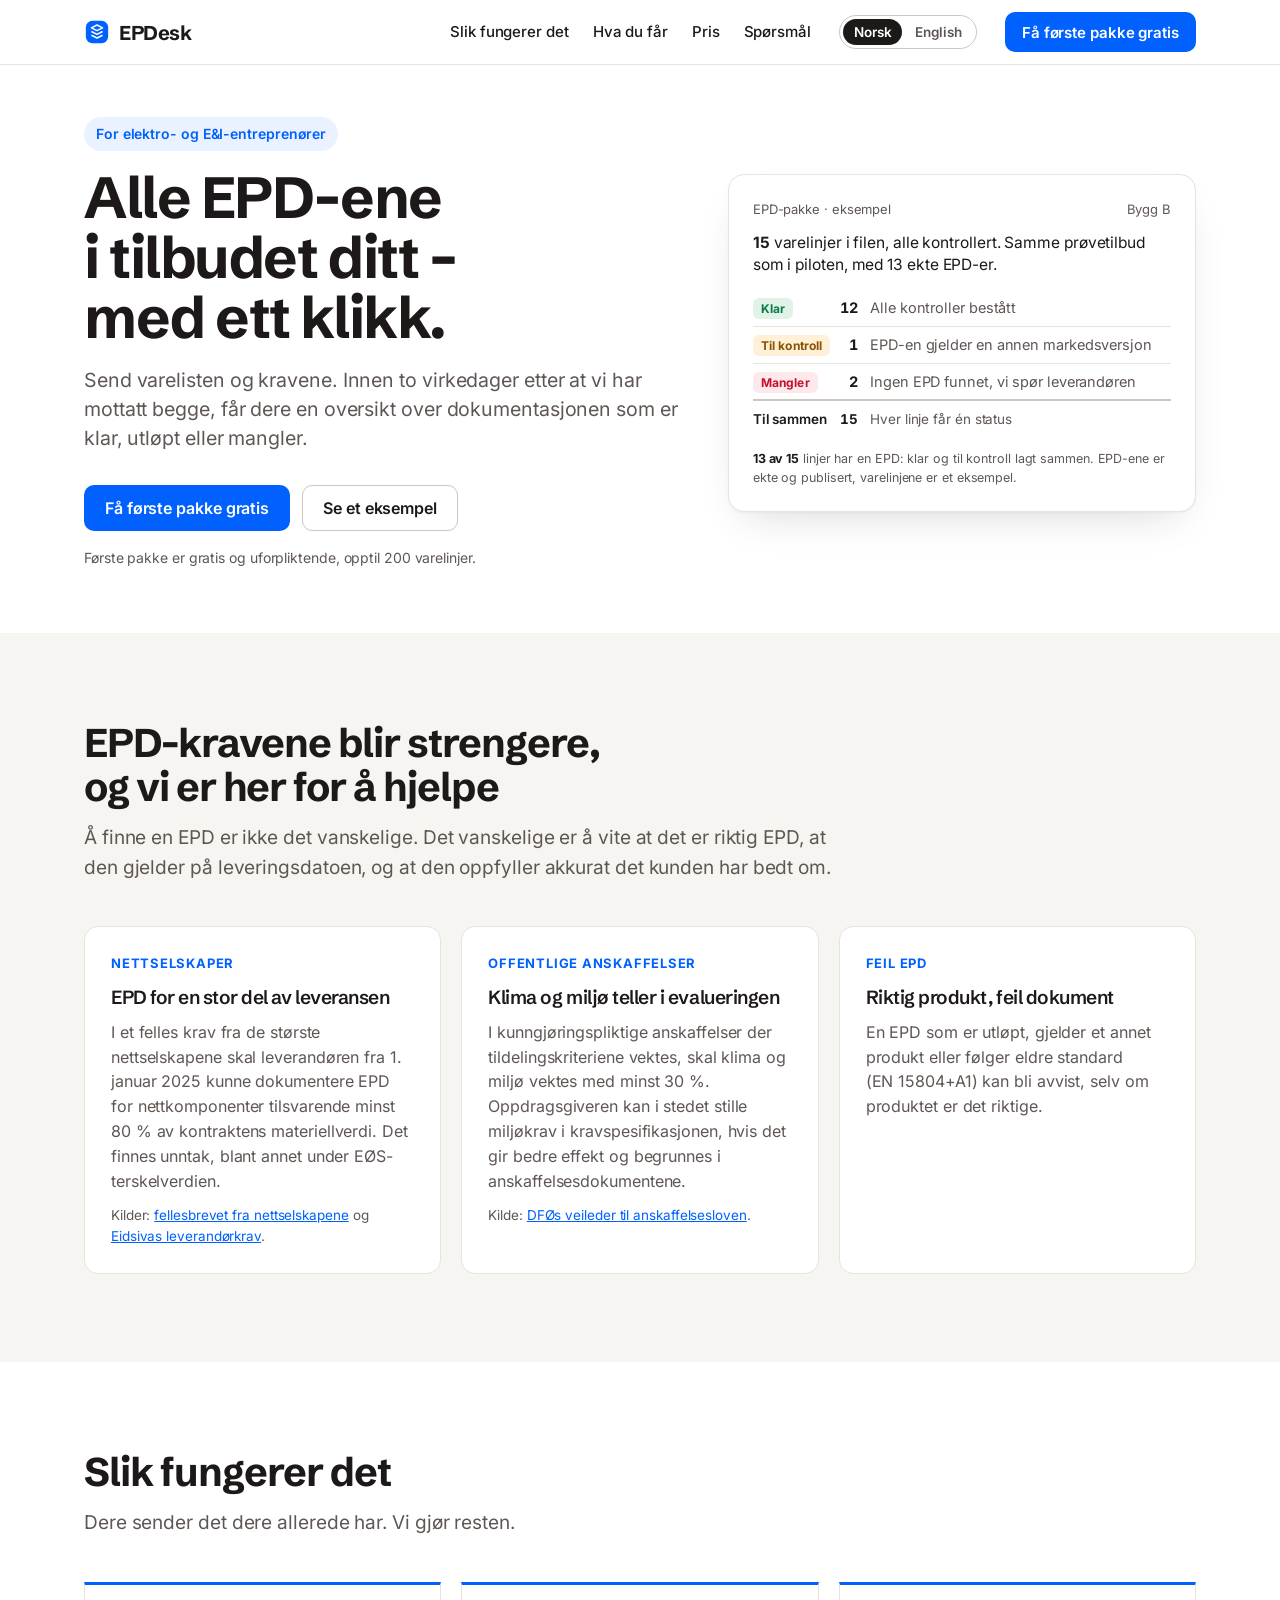
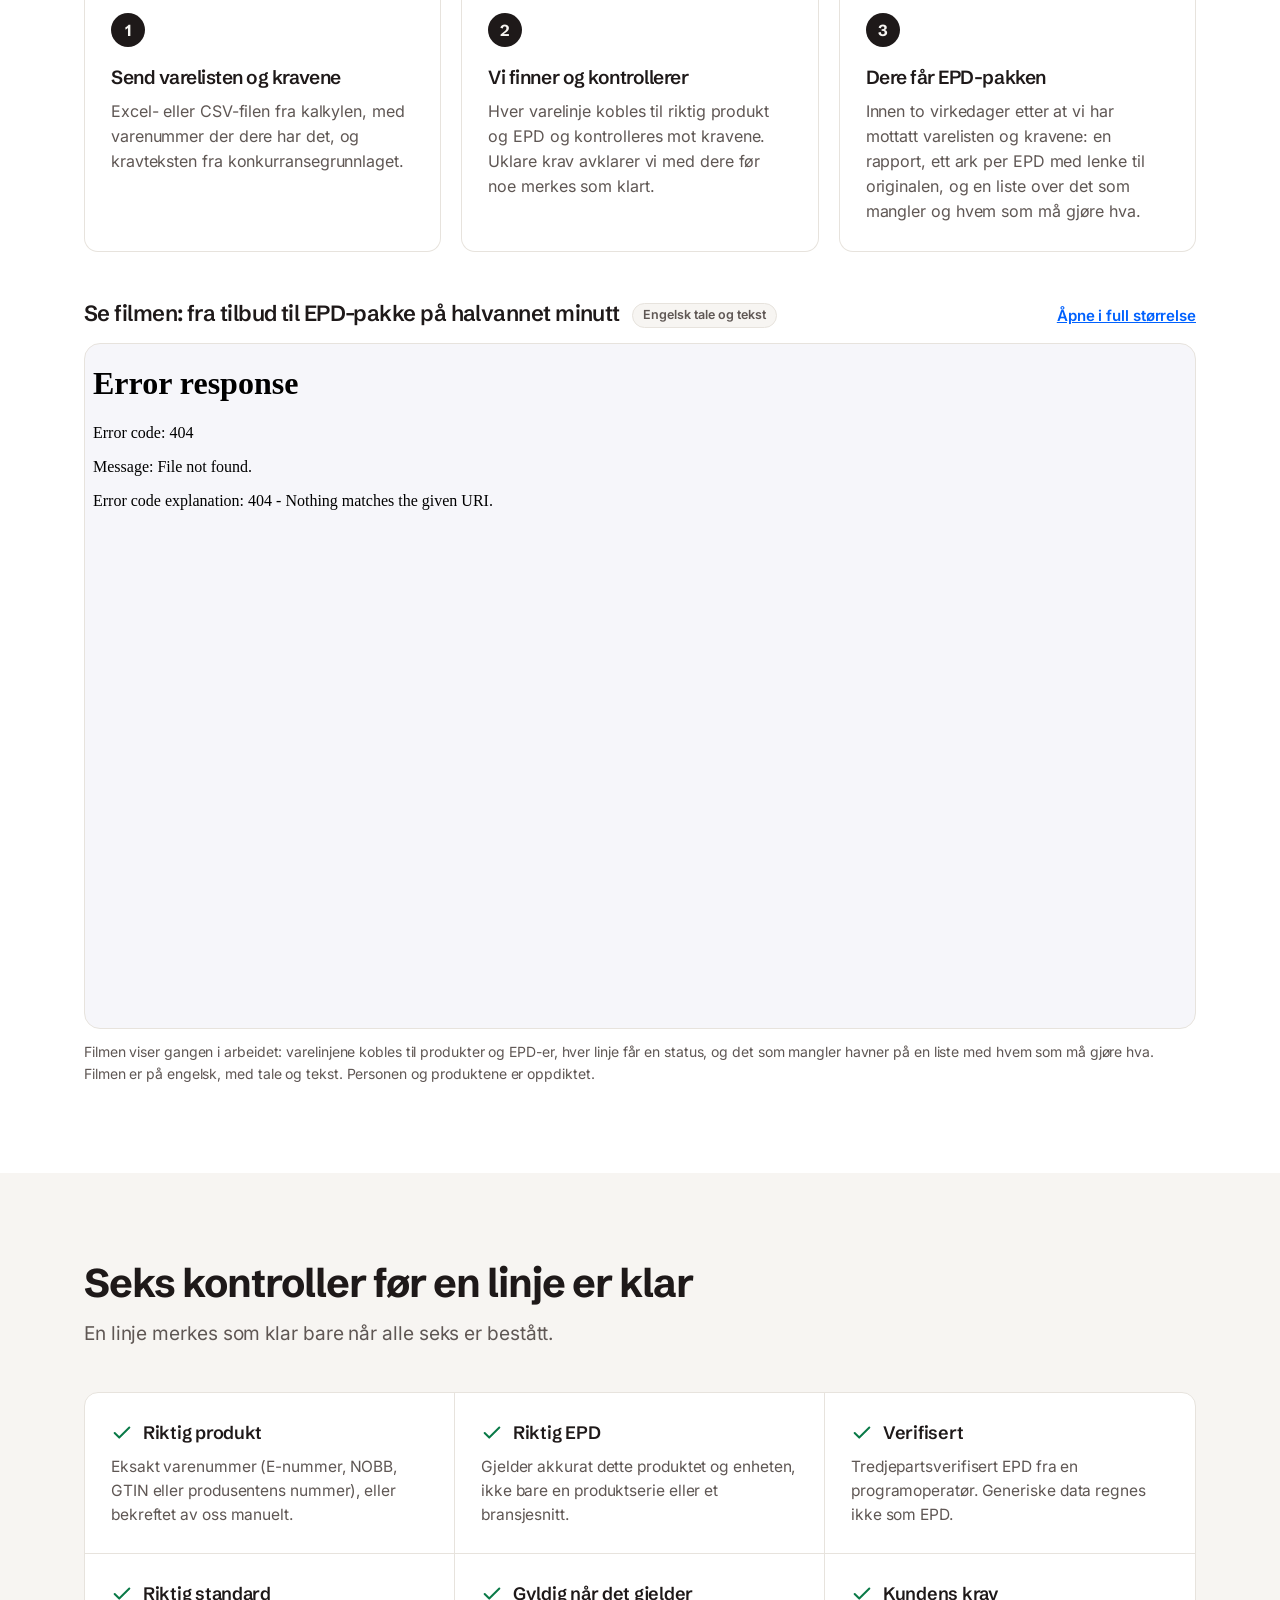
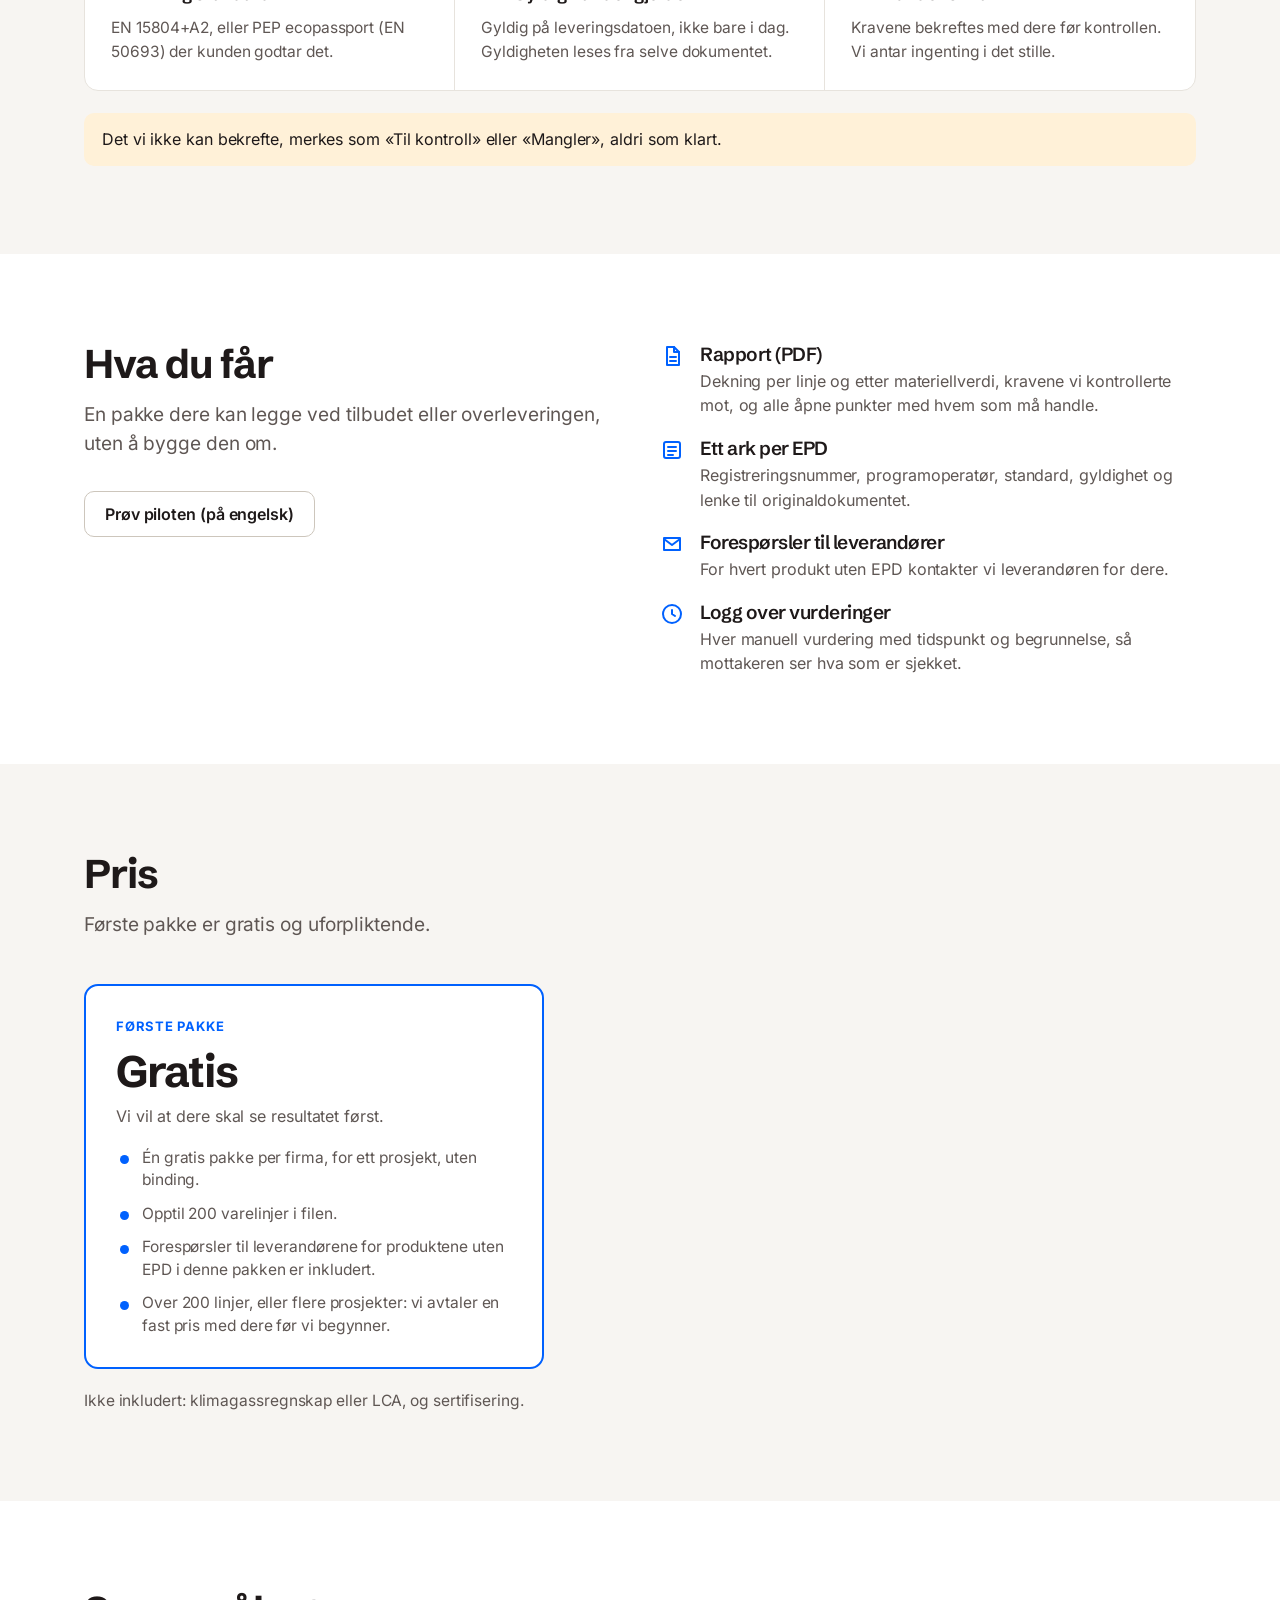
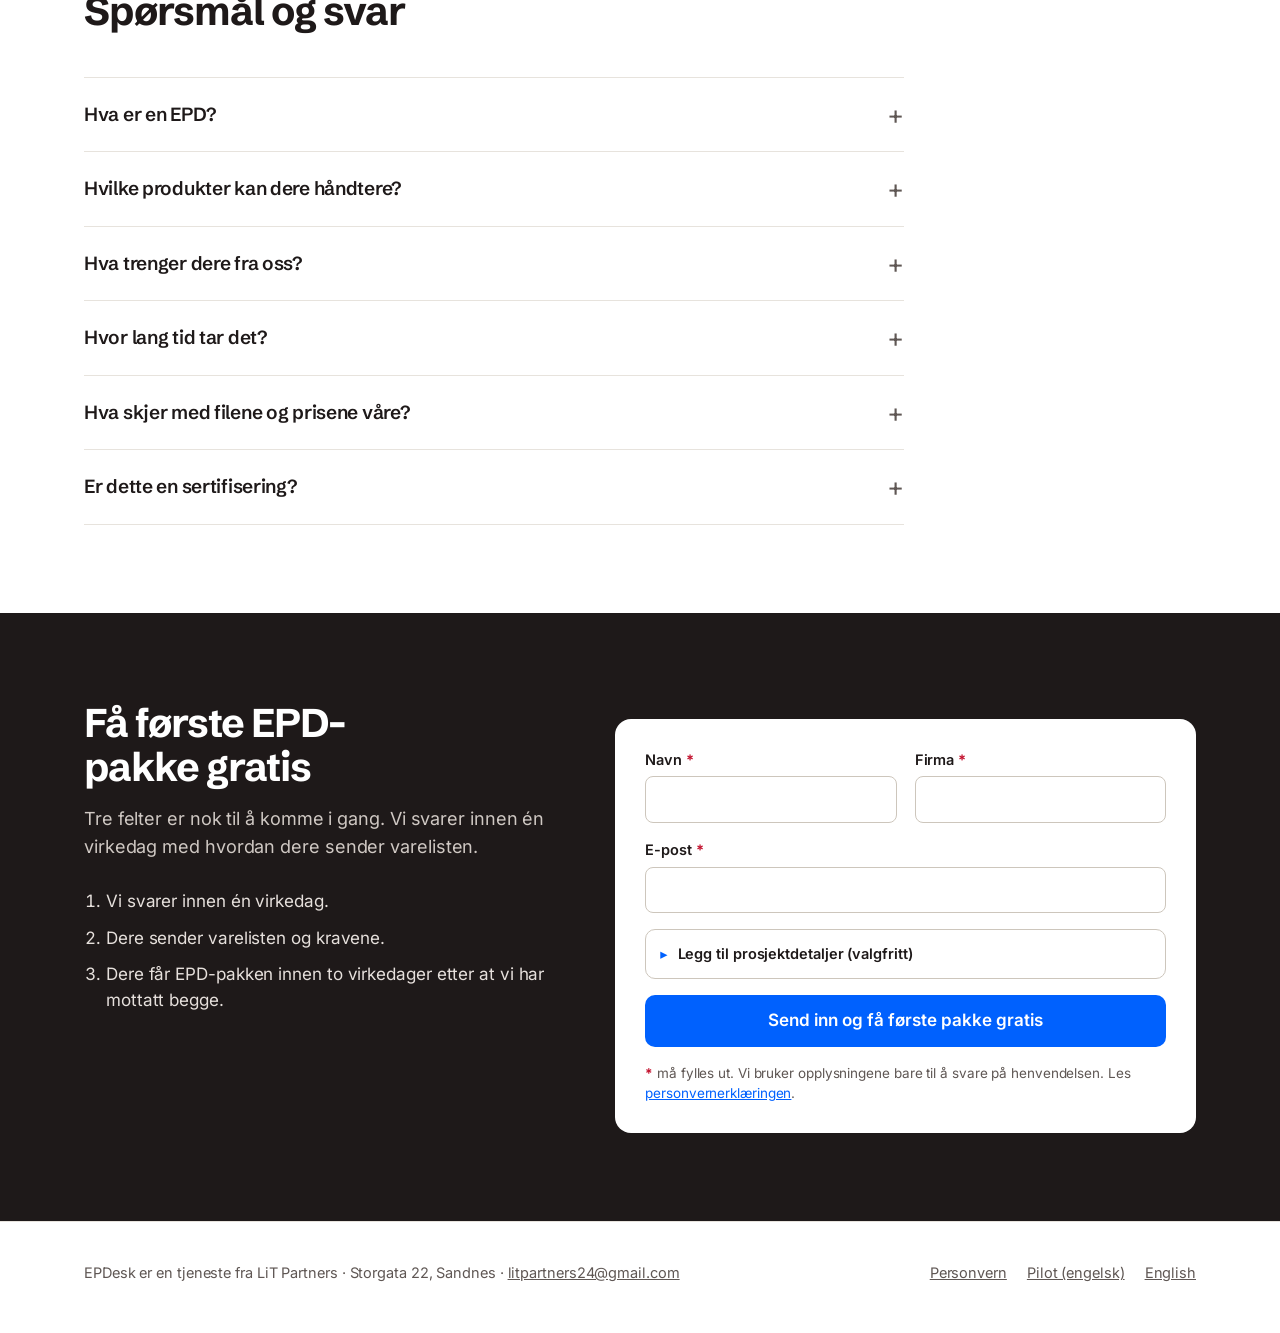
==== index.html @ ed658f33 "EPDesk website: landing pages and the customer pilot Built by golive.sh in epdesk-site. Norwegian at" ====
<!doctype html>
<html lang="nb">
<head>
<meta charset="utf-8">
<meta name="viewport" content="width=device-width,initial-scale=1">
<title>EPDesk | EPD-dokumentasjon for tilbudet, kontrollert mot kundens krav</title>
<meta name="description" content="Send varelisten og kravene. Innen to virkedager etter at vi har mottatt begge, får dere en oversikt over EPD-dokumentasjonen som er klar, utløpt eller mangler. Første pakke er gratis.">
<link rel="canonical" href="https://epdesk.github.io/">
<link rel="alternate" hreflang="nb" href="https://epdesk.github.io/">
<link rel="alternate" hreflang="en" href="https://epdesk.github.io/en/">
<link rel="alternate" hreflang="x-default" href="https://epdesk.github.io/">
<meta property="og:type" content="website">
<meta property="og:locale" content="nb_NO">
<meta property="og:title" content="Alle EPD-ene i tilbudet ditt – med ett klikk | EPDesk">
<meta property="og:description" content="Send varelisten og kravene. Oversikt innen to virkedager. Første pakke er gratis.">
<meta property="og:url" content="https://epdesk.github.io/">
<link rel="icon" href="data:image/svg+xml,%3Csvg xmlns='http://www.w3.org/2000/svg' viewBox='0 0 28 28'%3E%3Crect x='2' y='2' width='24' height='24' rx='7' fill='%230061FE'/%3E%3Cpath d='M8 17.5l6 3 6-3M8 13.5l6 3 6-3M8 9.5l6-3 6 3-6 3z' stroke='%23fff' stroke-width='1.6' fill='none' stroke-linejoin='round'/%3E%3C/svg%3E">
<link rel="preload" href="fonts/inter-latin-wght-normal.woff2" as="font" type="font/woff2" crossorigin>
<link rel="stylesheet" href="fonts/fonts.css">
<link rel="stylesheet" href="site.css">
</head>
<body>

<header class="top">
  <div class="wrap">
    <a class="logo" href="#" aria-label="EPDesk, til toppen">
      <svg viewBox="0 0 28 28" fill="none" aria-hidden="true"><rect x="2" y="2" width="24" height="24" rx="7" fill="currentColor"/><path d="M8 17.5l6 3 6-3M8 13.5l6 3 6-3M8 9.5l6-3 6 3-6 3z" stroke="#fff" stroke-width="1.6" stroke-linejoin="round"/></svg>
      EPDesk
    </a>
    <nav class="main" aria-label="Hovedmeny">
      <a href="#slik">Slik fungerer det</a>
      <a href="#pakken">Hva du får</a>
      <a href="#pris">Pris</a>
      <a href="#faq">Spørsmål</a>
    </nav>
    <nav class="lang" aria-label="Språk / Language"><a href="./" lang="nb" hreflang="nb" aria-current="page"><span class="l">Norsk</span><span class="s">NO</span></a><a href="en/" lang="en" hreflang="en"><span class="l">English</span><span class="s">EN</span></a></nav>
    <a class="btn primary sm" href="#kom-i-gang"><span class="l">Få første pakke gratis</span><span class="s">Prøv gratis</span></a>
  </div>
</header>

<main>
<div class="hero">
  <div class="wrap">
    <div>
      <span class="eyebrow">For elektro- og E&amp;I-entreprenører</span>
      <h1>Alle EPD-ene i tilbudet ditt – med ett klikk.</h1>
      <p class="lead">Send varelisten og kravene. Innen to virkedager etter at vi har mottatt begge, får dere en oversikt over dokumentasjonen som er klar, utløpt eller mangler.</p>
      <div class="ctas">
        <a class="btn primary" href="#kom-i-gang">Få første pakke gratis</a>
        <a class="btn ghost" href="pilot/">Se et eksempel</a>
      </div>
      <p class="fine">Første pakke er gratis og uforpliktende, opptil 200 varelinjer.</p>
    </div>
    <div class="card pack" aria-label="Eksempel på resultat">
      <div class="cap"><span>EPD-pakke · eksempel</span><span>Bygg B</span></div>
      <p class="scope"><b>15</b> varelinjer i filen, alle kontrollert. Samme prøvetilbud som i piloten, med 13 ekte EPD-er.</p>
      <table class="tally">
        <caption class="vh">Status per produktlinje i eksempelet</caption>
        <tbody>
          <tr><th scope="row"><span class="chip ok">Klar</span></th><td class="n">12</td><td>Alle kontroller bestått</td></tr>
          <tr><th scope="row"><span class="chip warn">Til kontroll</span></th><td class="n">1</td><td>EPD-en gjelder en annen markedsversjon</td></tr>
          <tr><th scope="row"><span class="chip bad">Mangler</span></th><td class="n">2</td><td>Ingen EPD funnet, vi spør leverandøren</td></tr>
        </tbody>
        <tfoot><tr><th scope="row">Til sammen</th><td class="n">15</td><td>Hver linje får én status</td></tr></tfoot>
      </table>
      <p class="src"><b>13 av 15</b> linjer har en EPD: klar og til kontroll lagt sammen. EPD-ene er ekte og publisert, varelinjene er et eksempel.</p>
    </div>
  </div>
</div>

<section class="alt" id="hvorfor">
  <div class="wrap">
    <div class="head">
      <h2>EPD-kravene blir strengere, og vi er her for å hjelpe</h2>
      <p>Å finne en EPD er ikke det vanskelige. Det vanskelige er å vite at det er riktig EPD, at den gjelder på leveringsdatoen, og at den oppfyller akkurat det kunden har bedt om.</p>
    </div>
    <div class="grid3">
      <div class="tile"><div class="k">Nettselskaper</div><h3>EPD for en stor del av leveransen</h3><p>I et felles krav fra de største nettselskapene skal leverandøren fra 1. januar 2025 kunne dokumentere EPD for nettkomponenter tilsvarende minst 80&nbsp;% av kontraktens materiellverdi. Det finnes unntak, blant annet under EØS-terskelverdien.</p><p class="ref">Kilder: <a href="https://cdn.prod.website-files.com/5d9c723257629dd37e842f2e/6492e8addd2005e1dc7a3fca_Avtale%20om%20krav%20til%20EPD%20for%20nettkomponenter.pdf" rel="nofollow">fellesbrevet fra nettselskapene</a> og <a href="https://www.eidsiva.no/siteassets/filer-og-pdf/ansvarlighet/20260310-klima-og-miljokrav-til-leverandorer-eidsiva.pdf" rel="nofollow">Eidsivas leverandørkrav</a>.</p></div>
      <div class="tile"><div class="k">Offentlige anskaffelser</div><h3>Klima og miljø teller i evalueringen</h3><p>I kunngjøringspliktige anskaffelser der tildelingskriteriene vektes, skal klima og miljø vektes med minst 30&nbsp;%. Oppdragsgiveren kan i stedet stille miljøkrav i kravspesifikasjonen, hvis det gir bedre effekt og begrunnes i anskaffelsesdokumentene.</p><p class="ref">Kilde: <a href="https://www.anskaffelser.no/veileder-til-anskaffelsesloven/6-klima-og-miljohensyn" rel="nofollow">DFØs veileder til anskaffelsesloven</a>.</p></div>
      <div class="tile"><div class="k">Feil EPD</div><h3>Riktig produkt, feil dokument</h3><p>En EPD som er utløpt, gjelder et annet produkt eller følger eldre standard (EN&nbsp;15804+A1) kan bli avvist, selv om produktet er det riktige.</p></div>
    </div>
  </div>
</section>

<section id="slik">
  <div class="wrap">
    <div class="head"><h2>Slik fungerer det</h2><p>Dere sender det dere allerede har. Vi gjør resten.</p></div>
    <ol class="steps">
      <li><h3>Send varelisten og kravene</h3><p>Excel- eller CSV-filen fra kalkylen, med varenummer der dere har det, og kravteksten fra konkurransegrunnlaget.</p></li>
      <li><h3>Vi finner og kontrollerer</h3><p>Hver varelinje kobles til riktig produkt og EPD og kontrolleres mot kravene. Uklare krav avklarer vi med dere før noe merkes som klart.</p></li>
      <li><h3>Dere får EPD-pakken</h3><p>Innen to virkedager etter at vi har mottatt varelisten og kravene: en rapport, ett ark per EPD med lenke til originalen, og en liste over det som mangler og hvem som må gjøre hva.</p></li>
    </ol>
    <div class="filmwrap">
      <div class="filmhead"><h3>Se filmen: fra tilbud til EPD-pakke på halvannet minutt <span class="tag">Engelsk tale og tekst</span></h3><a href="film/">Åpne i full størrelse</a></div>
      <iframe class="film" src="film/?embed=1" title="EPDesk-demofilm (engelsk tale og tekst)" loading="lazy"></iframe>
      <p class="filmnote">Filmen viser gangen i arbeidet: varelinjene kobles til produkter og EPD-er, hver linje får en status, og det som mangler havner på en liste med hvem som må gjøre hva. Filmen er på engelsk, med tale og tekst. Personen og produktene er oppdiktet.</p>
    </div>
  </div>
</section>

<section class="alt" id="kontroller">
  <div class="wrap">
    <div class="head"><h2>Seks kontroller før en linje er klar</h2><p>En linje merkes som klar bare når alle seks er bestått.</p></div>
    <div class="checks">
      <div><b><svg viewBox="0 0 24 24" fill="none" stroke="currentColor" stroke-width="2.2" stroke-linecap="round" stroke-linejoin="round" aria-hidden="true"><path d="M20 6 9 17l-5-5"/></svg>Riktig produkt</b><p>Eksakt varenummer (E-nummer, NOBB, GTIN eller produsentens nummer), eller bekreftet av oss manuelt.</p></div>
      <div><b><svg viewBox="0 0 24 24" fill="none" stroke="currentColor" stroke-width="2.2" stroke-linecap="round" stroke-linejoin="round" aria-hidden="true"><path d="M20 6 9 17l-5-5"/></svg>Riktig EPD</b><p>Gjelder akkurat dette produktet og enheten, ikke bare en produktserie eller et bransjesnitt.</p></div>
      <div><b><svg viewBox="0 0 24 24" fill="none" stroke="currentColor" stroke-width="2.2" stroke-linecap="round" stroke-linejoin="round" aria-hidden="true"><path d="M20 6 9 17l-5-5"/></svg>Verifisert</b><p>Tredjepartsverifisert EPD fra en programoperatør. Generiske data regnes ikke som EPD.</p></div>
      <div><b><svg viewBox="0 0 24 24" fill="none" stroke="currentColor" stroke-width="2.2" stroke-linecap="round" stroke-linejoin="round" aria-hidden="true"><path d="M20 6 9 17l-5-5"/></svg>Riktig standard</b><p>EN 15804+A2, eller PEP ecopassport (EN 50693) der kunden godtar det.</p></div>
      <div><b><svg viewBox="0 0 24 24" fill="none" stroke="currentColor" stroke-width="2.2" stroke-linecap="round" stroke-linejoin="round" aria-hidden="true"><path d="M20 6 9 17l-5-5"/></svg>Gyldig når det gjelder</b><p>Gyldig på leveringsdatoen, ikke bare i dag. Gyldigheten leses fra selve dokumentet.</p></div>
      <div><b><svg viewBox="0 0 24 24" fill="none" stroke="currentColor" stroke-width="2.2" stroke-linecap="round" stroke-linejoin="round" aria-hidden="true"><path d="M20 6 9 17l-5-5"/></svg>Kundens krav</b><p>Kravene bekreftes med dere før kontrollen. Vi antar ingenting i det stille.</p></div>
    </div>
    <p class="note">Det vi ikke kan bekrefte, merkes som «Til kontroll» eller «Mangler», aldri som klart.</p>
  </div>
</section>

<section id="pakken">
  <div class="wrap contents">
    <div class="head" style="margin:0"><h2>Hva du får</h2><p>En pakke dere kan legge ved tilbudet eller overleveringen, uten å bygge den om.</p><div class="ctas"><a class="btn ghost" href="pilot/">Prøv piloten (på engelsk)</a></div></div>
    <ul>
      <li><svg viewBox="0 0 24 24" fill="none" stroke="currentColor" stroke-width="2" stroke-linecap="round" stroke-linejoin="round" aria-hidden="true"><path d="M7 3h7l5 5v13H7z"/><path d="M14 3v5h5M10 13h6M10 17h6"/></svg><div><h3>Rapport (PDF)</h3><p>Dekning per linje og etter materiellverdi, kravene vi kontrollerte mot, og alle åpne punkter med hvem som må handle.</p></div></li>
      <li><svg viewBox="0 0 24 24" fill="none" stroke="currentColor" stroke-width="2" stroke-linecap="round" stroke-linejoin="round" aria-hidden="true"><rect x="4" y="4" width="16" height="16" rx="2"/><path d="M8 9h8M8 13h8M8 17h5"/></svg><div><h3>Ett ark per EPD</h3><p>Registreringsnummer, programoperatør, standard, gyldighet og lenke til originaldokumentet.</p></div></li>
      <li><svg viewBox="0 0 24 24" fill="none" stroke="currentColor" stroke-width="2" stroke-linecap="round" stroke-linejoin="round" aria-hidden="true"><path d="M4 6h16v12H4z"/><path d="m4 7 8 6 8-6"/></svg><div><h3>Forespørsler til leverandører</h3><p>For hvert produkt uten EPD kontakter vi leverandøren for dere.</p></div></li>
      <li><svg viewBox="0 0 24 24" fill="none" stroke="currentColor" stroke-width="2" stroke-linecap="round" stroke-linejoin="round" aria-hidden="true"><path d="M12 8v4l3 2"/><circle cx="12" cy="12" r="9"/></svg><div><h3>Logg over vurderinger</h3><p>Hver manuell vurdering med tidspunkt og begrunnelse, så mottakeren ser hva som er sjekket.</p></div></li>
    </ul>
  </div>
</section>

<section class="alt" id="pris">
  <div class="wrap">
    <div class="head"><h2>Pris</h2><p>Første pakke er gratis og uforpliktende.</p></div>
    <div class="price">
      <div class="tile hl"><div class="k">Første pakke</div><div class="amt">Gratis</div><p>Vi vil at dere skal se resultatet først.</p>
        <ul class="incl">
          <li>Én gratis pakke per firma, for ett prosjekt, uten binding.</li>
          <li>Opptil 200 varelinjer i filen.</li>
          <li>Forespørsler til leverandørene for produktene uten EPD i denne pakken er inkludert.</li>
          <li>Over 200 linjer, eller flere prosjekter: vi avtaler en fast pris med dere før vi begynner.</li>
        </ul></div>
    </div>
    <p class="excl">Ikke inkludert: klimagassregnskap eller LCA, og sertifisering.</p>
  </div>
</section>

<section id="faq">
  <div class="wrap">
    <div class="head"><h2>Spørsmål og svar</h2></div>
    <div class="faq">
      <details><summary>Hva er en EPD?</summary><p>En miljødeklarasjon (Environmental Product Declaration) er et tredjepartsverifisert dokument som beskriver et produkts miljøpåvirkning gjennom livsløpet, blant annet klimagassutslipp. For byggevarer følger EPD-er standarden EN 15804. For elektriske og elektroniske produkter brukes også PEP ecopassport (EN 50693).</p></details>
      <details><summary>Hvilke produkter kan dere håndtere?</summary><p>Elektro- og E&amp;I-produkter: kabler, føringsveier, tavler og kapslinger, vern, belysning og lignende. Finner vi ikke en gyldig EPD, merkes linjen som mangler, og vi kontakter leverandøren for dere.</p></details>
      <details><summary>Hva trenger dere fra oss?</summary><p>Varelisten fra kalkylen (Excel eller CSV, med varenummer der dere har det), kundens EPD-krav (for eksempel kravteksten fra konkurransegrunnlaget), og leveringsdatoen hvis dere har den. Med enhetspriser kan vi også vise dekning etter materiellverdi.</p></details>
      <details><summary>Hvor lang tid tar det?</summary><p>To virkedager fra vi har varelisten og kravene. Haster det, skriv det i skjemaet.</p></details>
      <details><summary>Hva skjer med filene og prisene våre?</summary><p>Vi bruker filene bare til å lage pakken deres, deler dem ikke med andre, og sletter dem senest 90 dager etter levering med mindre dere ber oss beholde dem. Prisene vises ikke i rapporten.</p></details>
      <details><summary>Er dette en sertifisering?</summary><p>Nei. Vi kontrollerer EPD-dokumentasjonen mot kravene kunden har stilt. Vi bekrefter ikke at prosjektet oppfyller lover eller forskrifter.</p></details>
    </div>
  </div>
</section>

<section class="contact" id="kom-i-gang">
  <div class="wrap">
    <div class="intro">
      <h2>Få første EPD-pakke gratis</h2>
      <p>Tre felter er nok til å komme i gang. Vi svarer innen én virkedag med hvordan dere sender varelisten.</p>
      <ol>
        <li>Vi svarer innen én virkedag.</li>
        <li>Dere sender varelisten og kravene.</li>
        <li>Dere får EPD-pakken innen to virkedager etter at vi har mottatt begge.</li>
      </ol>
    </div>
    <form class="lead" id="lead" action="https://formsubmit.co/ajax/litpartners24@gmail.com" method="POST" novalidate>
      <label><span>Navn <abbr title="Må fylles ut">*</abbr></span><input name="navn" autocomplete="name" required></label>
      <label><span>Firma <abbr title="Må fylles ut">*</abbr></span><input name="firma" autocomplete="organization" required></label>
      <label class="full"><span>E-post <abbr title="Må fylles ut">*</abbr></span><input name="email" type="email" autocomplete="email" required></label>
      <details class="full more">
        <summary>Legg til prosjektdetaljer (valgfritt)</summary>
        <div class="moregrid">
          <label><span>Telefon</span><input name="telefon" type="tel" autocomplete="tel"></label>
          <label><span>Frist</span><input name="frist" type="date"></label>
          <label><span>Hvem er kunden?</span><select name="kunde">
              <option value="">Velg</option>
              <option>Nettselskap</option>
              <option>Offentlig byggherre</option>
              <option>Industri</option>
              <option>Hovedentreprenør</option>
              <option>Annet</option>
            </select>
          </label>
          <label><span>Når trengs EPD-ene?</span><select name="fase">
              <option value="">Velg</option>
              <option>I tilbudet</option>
              <option>Ved overlevering (FDV)</option>
              <option>Begge</option>
              <option>Vet ikke</option>
            </select>
          </label>
          <label><span>Omtrent antall varelinjer</span><select name="linjer">
              <option value="">Velg</option>
              <option>Under 50</option>
              <option>50-200</option>
              <option>Over 200</option>
            </select>
          </label>
          <label class="full"><span>Noe vi bør vite?</span><textarea name="melding" placeholder="For eksempel hvilke EPD-krav kunden stiller"></textarea></label>
        </div>
      </details>
      <div class="hp" aria-hidden="true"><label><span>La dette feltet stå tomt</span><input name="_honey" tabindex="-1" autocomplete="off"></label></div>
      <input type="hidden" name="_subject" value="Ny henvendelse fra EPDesk-siden">
      <input type="hidden" name="_template" value="table">
      <input type="hidden" name="kilde" id="kilde">
      <input type="hidden" name="språk" value="norsk">
      <div class="full"><button class="btn primary" type="submit">Send inn og få første pakke gratis</button></div>
      <p class="full priv"><abbr title="Må fylles ut">*</abbr> må fylles ut. Vi bruker opplysningene bare til å svare på henvendelsen. Les <a href="personvern.html">personvernerklæringen</a>.</p>
      <div class="full status" id="status" role="status" aria-live="polite" hidden></div>
    </form>
  </div>
</section>
</main>

<footer>
  <div class="wrap">
    <p>EPDesk er en tjeneste fra LiT Partners · Storgata 22, Sandnes · <a href="mailto:litpartners24@gmail.com">litpartners24@gmail.com</a></p>
    <nav aria-label="Bunnmeny"><a href="personvern.html">Personvern</a><a href="pilot/">Pilot (engelsk)</a><a href="en/" lang="en">English</a></nav>
  </div>
</footer>

<script>
(function () {
  var form = document.getElementById('lead');
  var status = document.getElementById('status');
  var EMAIL = 'litpartners24@gmail.com';
  // Where the visitor came from: read from the link only. Nothing is stored in the browser, so no consent is needed.
  var q = new URLSearchParams(location.search), parts = [];
  ['utm_source', 'utm_medium', 'utm_campaign', 'utm_term', 'utm_content', 'gclid', 'li_fat_id'].forEach(function (k) { if (q.get(k)) parts.push(k + '=' + q.get(k)); });
  if (document.referrer && document.referrer.indexOf(location.host) < 0) parts.push('referrer=' + document.referrer);
  document.getElementById('kilde').value = parts.join(' | ') || 'direkte';

  function show(kind, html) { status.className = 'full status ' + kind; status.innerHTML = html; status.hidden = false; }

  form.addEventListener('submit', function (ev) {
    ev.preventDefault();
    var bad = [].slice.call(form.querySelectorAll('[required]')).filter(function (el) { return !el.value.trim() || (el.type === 'email' && !/^[^@\s]+@[^@\s]+\.[^@\s]+$/.test(el.value.trim())); });
    if (bad.length) { show('err', 'Fyll inn navn, firma og en gyldig e-postadresse.'); bad[0].focus(); return; }
    var endpoint = form.getAttribute('action');
    if (!/^https:\/\//.test(endpoint)) { show('info', 'Forhåndsvisning: skjemaet er ikke koblet til ennå, så ingenting ble sendt.'); return; }
    var btn = form.querySelector('button[type=submit]'); btn.disabled = true; btn.textContent = 'Sender …';
    fetch(endpoint, { method: 'POST', body: new FormData(form), headers: { Accept: 'application/json' } })
      .then(function (r) {
        // the form service answers 200 with an error inside when it is not activated yet, so read the answer too
        return r.json().catch(function () { return {}; }).then(function (j) {
          if (!r.ok || j.success === false || j.success === 'false' || j.ok === false) throw new Error(j.message || r.status);
          form.reset(); show('ok', '<b>Takk!</b> Vi har fått henvendelsen og svarer innen én virkedag.');
        });
      })
      .catch(function () { show('err', 'Noe gikk galt, og henvendelsen ble ikke sendt. Prøv igjen, eller skriv til oss på <a href="mailto:' + EMAIL + '">' + EMAIL + '</a>.'); })
      .then(function () { btn.disabled = false; btn.textContent = 'Send inn og få første pakke gratis'; });
  });
})();
</script>
</body>
</html>
---- fonts/fonts.css ----
/* Self-hosted fonts (SIL Open Font License 1.1, see the LICENSE files). Latin subset only. */
@font-face{font-family:'Inter Variable';font-style:normal;font-display:swap;font-weight:100 900;src:url(inter-latin-wght-normal.woff2) format('woff2-variations');unicode-range:U+0000-00FF,U+0131,U+0152-0153,U+02BB-02BC,U+02C6,U+02DA,U+02DC,U+0304,U+0308,U+0329,U+2000-206F,U+20AC,U+2122,U+2191,U+2193,U+2212,U+2215,U+FEFF,U+FFFD}
@font-face{font-family:'Schibsted Grotesk';font-style:normal;font-display:swap;font-weight:600;src:url(schibsted-grotesk-latin-600-normal.woff2) format('woff2');unicode-range:U+0000-00FF,U+0131,U+0152-0153,U+02BB-02BC,U+02C6,U+02DA,U+02DC,U+0304,U+0308,U+0329,U+2000-206F,U+20AC,U+2122,U+2191,U+2193,U+2212,U+2215,U+FEFF,U+FFFD}
@font-face{font-family:'Schibsted Grotesk';font-style:normal;font-display:swap;font-weight:700;src:url(schibsted-grotesk-latin-700-normal.woff2) format('woff2');unicode-range:U+0000-00FF,U+0131,U+0152-0153,U+02BB-02BC,U+02C6,U+02DA,U+02DC,U+0304,U+0308,U+0329,U+2000-206F,U+20AC,U+2122,U+2191,U+2193,U+2212,U+2215,U+FEFF,U+FFFD}
---- site.css ----
/* EPDesk landing page styles, shared by the Norwegian and English pages. */
:root{
  --bg:#FFFFFF; --canvas:#F7F5F2; --line:#E7E3DD; --line-strong:#CDC6BC;
  --fg:#1E1919; --muted:#5F5754; --accent:#0061FE; --accent-hover:#0050D6; --accent-soft:#EBF2FF;
  --ok:#0A7A48; --ok-soft:#E1F3E9; --warn:#8A5300; --warn-soft:#FFF1D8; --bad:#C3122E; --bad-soft:#FDE8EB; --exp:#7A2EA4; --exp-soft:#F3E9FA;
  --ink:#1E1919; --ink-fg:#F7F5F2;
  --f-head:"Schibsted Grotesk","Inter Variable","Inter",system-ui,-apple-system,"Segoe UI",sans-serif;
  --f-ui:"Inter Variable","Inter",system-ui,-apple-system,"Segoe UI",Roboto,sans-serif;
  --r:10px; color-scheme:light;
}
*{box-sizing:border-box}
html{scroll-behavior:smooth;scroll-padding-top:76px}
@media (prefers-reduced-motion:reduce){html{scroll-behavior:auto}}
body{margin:0;background:var(--bg);color:var(--fg);font-family:var(--f-ui);font-size:17px;line-height:1.55;-webkit-font-smoothing:antialiased;letter-spacing:-.005em}
h1,h2,h3{font-family:var(--f-head);margin:0;letter-spacing:-.025em;text-wrap:balance}
h1{font-size:clamp(36px,5.2vw,58px);line-height:1.04;font-weight:700}
h2{font-size:clamp(28px,3.4vw,40px);line-height:1.1;font-weight:700}
h3{font-size:19px;line-height:1.3;font-weight:600}
p{margin:0}
a{color:var(--accent)}
a:hover{color:var(--accent-hover)}
:focus-visible{outline:3px solid var(--accent);outline-offset:2px;border-radius:4px}
.wrap{max-width:1160px;margin:0 auto;padding:0 24px}
.todo{background:#FFE58A;color:#5A4500;border-radius:3px;padding:0 4px;font-weight:600}

/* header */
header.top{position:sticky;top:0;z-index:20;background:rgba(255,255,255,.94);backdrop-filter:saturate(1.4) blur(8px);border-bottom:1px solid var(--line)}
header.top .wrap{display:flex;align-items:center;gap:28px;height:64px}
.logo{display:flex;align-items:center;gap:9px;font-family:var(--f-head);font-weight:700;font-size:20px;letter-spacing:-.02em;color:var(--fg);text-decoration:none}
.logo svg{width:26px;height:26px;color:var(--accent)}
nav.main{display:flex;gap:24px;margin-left:auto}
nav.main a{color:var(--fg);text-decoration:none;font-size:15px;font-weight:500}
nav.main a:hover{color:var(--accent)}
.btn{display:inline-flex;align-items:center;justify-content:center;gap:8px;min-height:46px;padding:0 20px;border-radius:var(--r);border:1px solid transparent;font:600 16px/1 var(--f-ui);text-decoration:none;cursor:pointer;white-space:nowrap}
.btn.primary{background:var(--accent);color:#fff}
.btn.primary:hover{background:var(--accent-hover);color:#fff}
.btn.ghost{background:#fff;color:var(--fg);border-color:var(--line-strong)}
.btn.ghost:hover{border-color:var(--fg);color:var(--fg)}
.btn.sm{min-height:40px;padding:0 16px;font-size:15px}
@media (max-width:860px){nav.main{display:none} header.top .btn{margin-left:auto}}

/* hero */
.hero{padding:52px 0 64px}
.hero .wrap{display:grid;grid-template-columns:1.12fr .88fr;gap:48px;align-items:center}
.eyebrow{display:inline-block;font-size:14px;font-weight:600;color:var(--accent);background:var(--accent-soft);padding:6px 12px;border-radius:999px;margin-bottom:16px}
.lead{font-size:19.5px;line-height:1.5;color:var(--muted);margin-top:18px;max-width:36em}
.ctas{display:flex;flex-wrap:wrap;gap:12px;margin-top:32px}
.fine{font-size:14px;color:var(--muted);margin-top:16px}
.card{background:#fff;border:1px solid var(--line);border-radius:16px;box-shadow:0 1px 2px rgba(30,25,25,.04),0 18px 40px -18px rgba(30,25,25,.18)}
.pack{padding:24px}
.pack .cap{font-size:13px;color:var(--muted);display:flex;justify-content:space-between;gap:12px}
.pack .scope{font-size:15.5px;line-height:1.45;margin-top:12px}
.pack .scope b{color:var(--fg);font-weight:700}
table.tally{width:100%;border-collapse:collapse;margin-top:14px;font-size:14.5px;line-height:1.35}
table.tally th,table.tally td{text-align:left;font-weight:400;padding:8px 0;vertical-align:top;color:var(--muted)}
table.tally th{width:1%;white-space:nowrap;padding-right:10px}
table.tally td.n{width:1%;text-align:right;padding-right:12px;font-weight:700;color:var(--fg);font-variant-numeric:tabular-nums}
table.tally tbody tr+tr>*{border-top:1px solid var(--line)}
table.tally tfoot>tr>*{border-top:2px solid var(--line-strong);font-size:13.5px;padding-top:9px}
table.tally tfoot th{font-weight:600;color:var(--fg)}
.vh{position:absolute;width:1px;height:1px;padding:0;margin:-1px;overflow:hidden;clip:rect(0,0,0,0);white-space:nowrap;border:0}
.chip{flex:none;font-size:12px;font-weight:700;letter-spacing:.01em;padding:3px 8px;border-radius:6px;margin-top:1px}
.chip.exp{background:var(--exp-soft);color:var(--exp)} .chip.bad{background:var(--bad-soft);color:var(--bad)} .chip.warn{background:var(--warn-soft);color:var(--warn)} .chip.ok{background:var(--ok-soft);color:var(--ok)}
.pack .src{font-size:12.5px;color:var(--muted);margin-top:14px;line-height:1.45}
.pack .src b{color:var(--fg)}
@media (max-width:920px){.hero{padding:30px 0 44px}.hero .wrap{grid-template-columns:1fr;gap:26px}}

/* sections */
section{padding:88px 0}
section.alt{background:var(--canvas)}
.head{max-width:44em;margin-bottom:44px}
.head p{color:var(--muted);font-size:19px;margin-top:14px}
.grid3{display:grid;grid-template-columns:repeat(3,1fr);gap:20px}
.grid2{display:grid;grid-template-columns:repeat(2,1fr);gap:20px}
@media (max-width:860px){.grid3,.grid2{grid-template-columns:1fr}section{padding:64px 0}}
.tile{background:#fff;border:1px solid var(--line);border-radius:14px;padding:26px}
.tile p{color:var(--muted);margin-top:10px;font-size:16px}
.tile .ref{font-size:13.5px;color:var(--muted);margin-top:12px}
.tile .ref a{color:var(--accent)}
.tile .k{font-size:13px;font-weight:700;color:var(--accent);text-transform:uppercase;letter-spacing:.06em;margin-bottom:12px}
.steps{counter-reset:s;display:grid;grid-template-columns:repeat(3,1fr);gap:20px}
.steps li{list-style:none;position:relative;padding:28px 26px;border-top:3px solid var(--accent);background:#fff;border-radius:0 0 14px 14px;border-left:1px solid var(--line);border-right:1px solid var(--line);border-bottom:1px solid var(--line)}
.steps li::before{counter-increment:s;content:counter(s);display:grid;place-items:center;width:34px;height:34px;border-radius:50%;background:var(--ink);color:var(--ink-fg);font:700 16px/1 var(--f-head);margin-bottom:18px}
.steps li p{color:var(--muted);margin-top:10px;font-size:16px}
.steps{padding:0;margin:0}
@media (max-width:860px){.steps{grid-template-columns:1fr}}
.checks{display:grid;grid-template-columns:repeat(3,1fr);gap:0;border:1px solid var(--line);border-radius:14px;background:#fff;overflow:hidden}
.checks div{padding:26px;border-right:1px solid var(--line);border-bottom:1px solid var(--line)}
.checks div:nth-child(3n){border-right:0}
.checks div:nth-last-child(-n+3){border-bottom:0}
.checks b{display:flex;align-items:center;gap:10px;font-family:var(--f-head);font-size:18px;font-weight:600;letter-spacing:-.015em}
.checks b svg{flex:none;width:22px;height:22px;color:var(--ok)}
.checks p{color:var(--muted);font-size:15.5px;margin-top:8px}
.note{margin-top:22px;font-size:16px;color:var(--fg);background:var(--warn-soft);border-radius:10px;padding:14px 18px}
@media (max-width:860px){.checks{grid-template-columns:1fr}.checks div{border-right:0!important;border-bottom:1px solid var(--line)!important}.checks div:last-child{border-bottom:0!important}}
.contents{display:grid;grid-template-columns:1fr 1fr;gap:40px;align-items:start}
.contents ul{list-style:none;padding:0;margin:0;display:grid;gap:18px}
.contents li{display:grid;grid-template-columns:28px 1fr;gap:12px}
.contents li svg{width:24px;height:24px;color:var(--accent);margin-top:2px}
.contents li p{color:var(--muted);font-size:16px;margin-top:2px}
@media (max-width:860px){.contents{grid-template-columns:1fr}}
.price{display:grid;grid-template-columns:1fr 1fr;gap:20px;max-width:880px}
.price .tile{padding:30px}
.price .amt{font-family:var(--f-head);font-size:44px;font-weight:700;letter-spacing:-.03em;margin-top:10px;line-height:1.05}
.price .tile.hl{border:2px solid var(--accent)}
.price ul.incl{list-style:none;padding:0;margin:18px 0 0;display:grid;gap:11px}
.price ul.incl li{position:relative;padding-left:26px;color:var(--muted);font-size:15.5px;line-height:1.45}
.price ul.incl li::before{content:"";position:absolute;left:4px;top:.56em;width:9px;height:9px;border-radius:50%;background:var(--accent)}
@media (max-width:760px){.price{grid-template-columns:1fr}}
.excl{margin-top:20px;color:var(--muted);font-size:15.5px;max-width:52em}

/* faq */
.faq{max-width:820px;border-top:1px solid var(--line)}
.faq details{border-bottom:1px solid var(--line);padding:4px 0}
.faq summary{cursor:pointer;list-style:none;display:flex;justify-content:space-between;gap:16px;align-items:center;padding:18px 0;font-family:var(--f-head);font-size:19px;font-weight:600;letter-spacing:-.015em}
.faq summary::-webkit-details-marker{display:none}
.faq summary::after{content:"+";font:400 26px/1 var(--f-ui);color:var(--muted);transition:transform .2s}
.faq details[open] summary::after{transform:rotate(45deg)}
.faq details p{color:var(--muted);padding:0 0 20px;max-width:44em}

/* form */
.contact{background:var(--ink);color:var(--ink-fg)}
.contact .wrap{display:grid;grid-template-columns:.9fr 1.1fr;gap:56px;align-items:start}
.contact h2{color:#fff}
.contact .intro p{color:#CFC8C3;font-size:18px;margin-top:16px}
.contact ol{margin:28px 0 0;padding-left:22px;color:#E6E0DC;display:grid;gap:10px}
form.lead{background:#fff;color:var(--fg);border-radius:16px;padding:30px;display:grid;grid-template-columns:1fr 1fr;gap:16px 18px}
form.lead .full{grid-column:1/-1}
form.lead label{display:grid;gap:6px;font-size:14.5px;font-weight:600}
form.lead label small{font-weight:400;color:var(--muted)}
form.lead abbr{text-decoration:none;color:var(--bad);font-weight:700}
form.lead details.more{border:1px solid var(--line-strong);border-radius:10px}
form.lead details.more>summary{cursor:pointer;padding:13px 14px;font-size:14.5px;font-weight:600;list-style:none}
form.lead details.more>summary::-webkit-details-marker{display:none}
form.lead details.more>summary::before{content:"\25B8";color:var(--accent);display:inline-block;width:1.2em}
form.lead details.more[open]>summary::before{content:"\25BE"}
form.lead details.more>summary:focus-visible{outline:2px solid var(--accent);outline-offset:2px;border-radius:10px}
form.lead .moregrid{display:grid;grid-template-columns:1fr 1fr;gap:16px 18px;padding:2px 14px 16px}
form.lead .moregrid .full{grid-column:1/-1}
form.lead input,form.lead select,form.lead textarea{font:400 16px/1.4 var(--f-ui);color:var(--fg);background:#fff;border:1px solid var(--line-strong);border-radius:8px;padding:11px 12px;width:100%}
form.lead textarea{min-height:96px;resize:vertical}
form.lead input:focus,form.lead select:focus,form.lead textarea:focus{outline:none;border-color:var(--accent);box-shadow:0 0 0 3px var(--accent-soft)}
form.lead .btn{width:100%;min-height:52px;font-size:17px}
form.lead .priv{font-size:13.5px;color:var(--muted)}
.hp{position:absolute;left:-9999px;width:1px;height:1px;overflow:hidden}
.status{border-radius:10px;padding:14px 16px;font-size:15.5px}
.status.ok{background:var(--ok-soft);color:#05502F}
.status.err{background:var(--bad-soft);color:#7C0B1D}
.status.info{background:var(--warn-soft);color:#5A3700}
@media (max-width:920px){.contact .wrap{grid-template-columns:1fr;gap:36px}}
@media (max-width:560px){form.lead{grid-template-columns:1fr;padding:22px}form.lead .moregrid{grid-template-columns:1fr}h1{font-size:31px}.lead{font-size:17.5px;margin-top:14px}.fine{margin-top:12px}.ctas .btn{min-height:50px}}

footer{padding:40px 0 48px;font-size:14.5px;color:var(--muted);border-top:1px solid var(--line)}
footer .wrap{display:flex;flex-wrap:wrap;gap:12px 28px;justify-content:space-between}
footer nav{display:flex;gap:20px}
footer a{color:var(--muted)}

/* language switch */
.lang{display:flex;border:1px solid var(--line-strong);border-radius:999px;padding:3px;gap:2px;flex:none}
.lang a{display:block;padding:5px 11px;border-radius:999px;font-size:13.5px;font-weight:600;color:var(--muted);text-decoration:none;line-height:1.2}
.lang a:hover{color:var(--fg)}
.lang a[aria-current="page"]{background:var(--fg);color:#fff}
.lang .s{display:none}
.btn .s{display:none}
@media (max-width:860px){header.top .wrap{gap:12px}.lang{margin-left:auto}header.top .btn{margin-left:0}}
@media (max-width:520px){.lang .l,.btn .l{display:none}.lang .s,.btn .s{display:inline}.logo{font-size:18px}}
@media (max-width:380px){.wrap{padding:0 16px}header.top .wrap{gap:8px}header.top .btn.sm{padding:0 12px;font-size:14px}.lang a{padding:5px 9px}.logo{gap:7px}}
/* price: one tile */
.price{grid-template-columns:1fr;max-width:460px}
/* film under the steps */
.filmwrap{margin-top:48px}
.filmhead{display:flex;align-items:baseline;justify-content:space-between;gap:16px;flex-wrap:wrap;margin-bottom:14px}
.filmhead h3{font-size:22px}
.filmhead a{font-size:15px;font-weight:600;white-space:nowrap}
.filmhead .tag{display:inline-block;vertical-align:middle;font-family:var(--f-ui);font-size:12.5px;font-weight:600;letter-spacing:0;color:var(--muted);background:var(--canvas);border:1px solid var(--line);border-radius:999px;padding:3px 10px;margin-left:8px;white-space:nowrap}
iframe.film{display:block;width:100%;border:1px solid var(--line);border-radius:16px;background:#f6f6fa;height:calc((min(100vw,1160px) - 48px)*.5625 + 61px)}
.filmnote{font-size:14px;color:var(--muted);margin-top:12px}
@media (max-width:640px){iframe.film{height:calc((100vw - 48px)*.5625 + 58px)}}
@media (max-width:380px){iframe.film{height:calc((100vw - 32px)*.5625 + 58px)}}
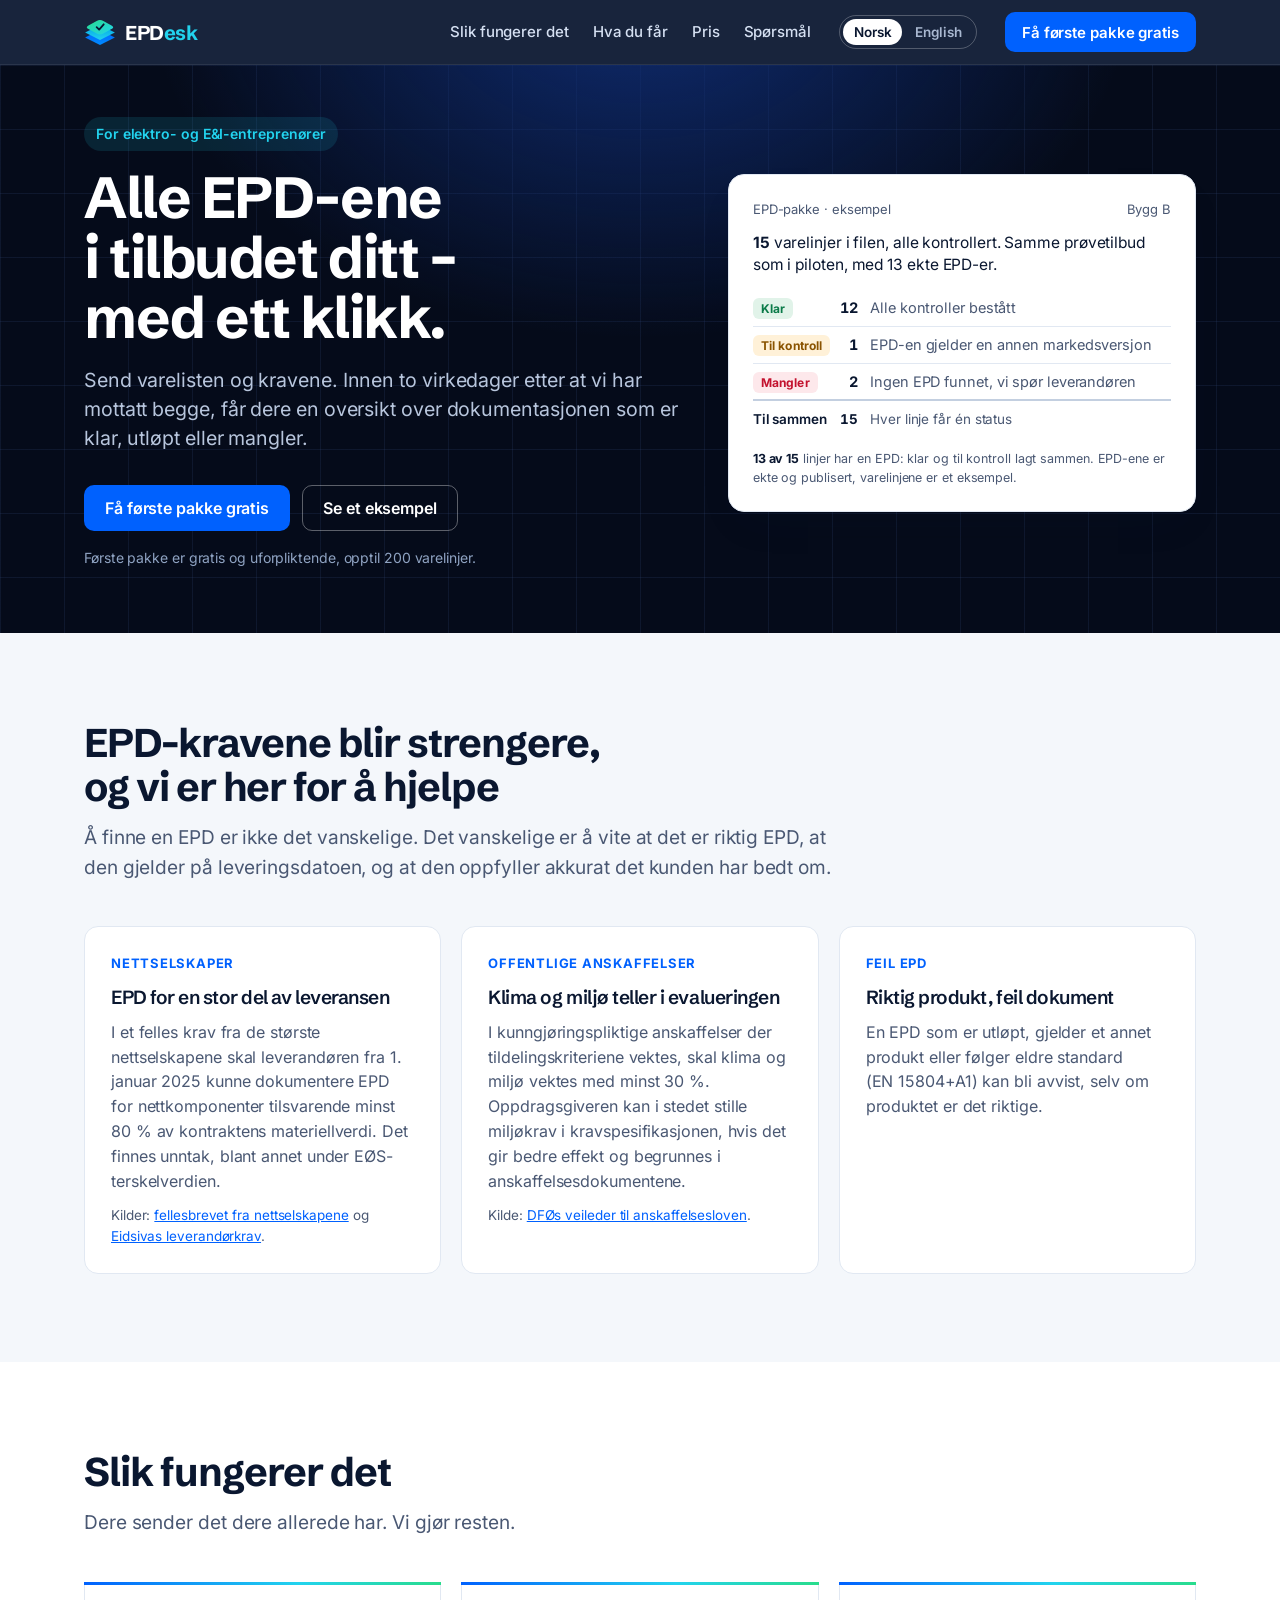
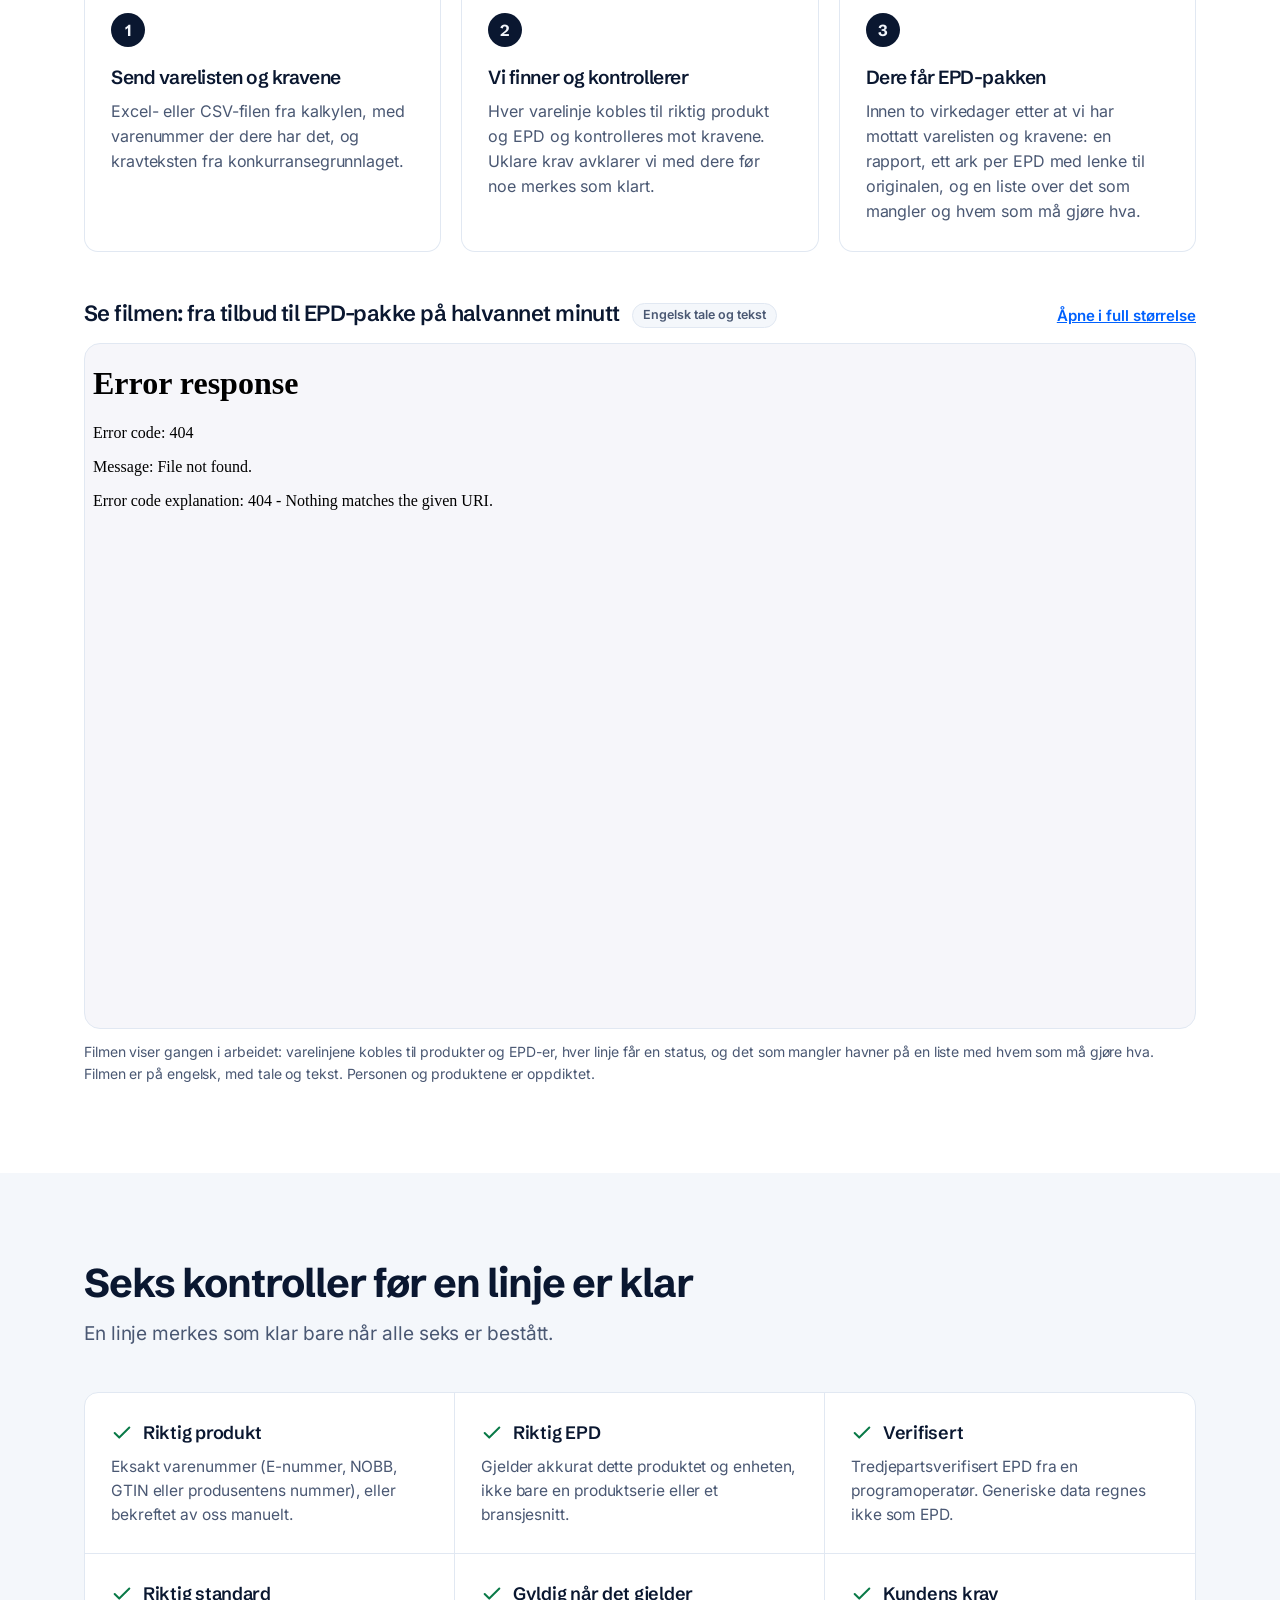
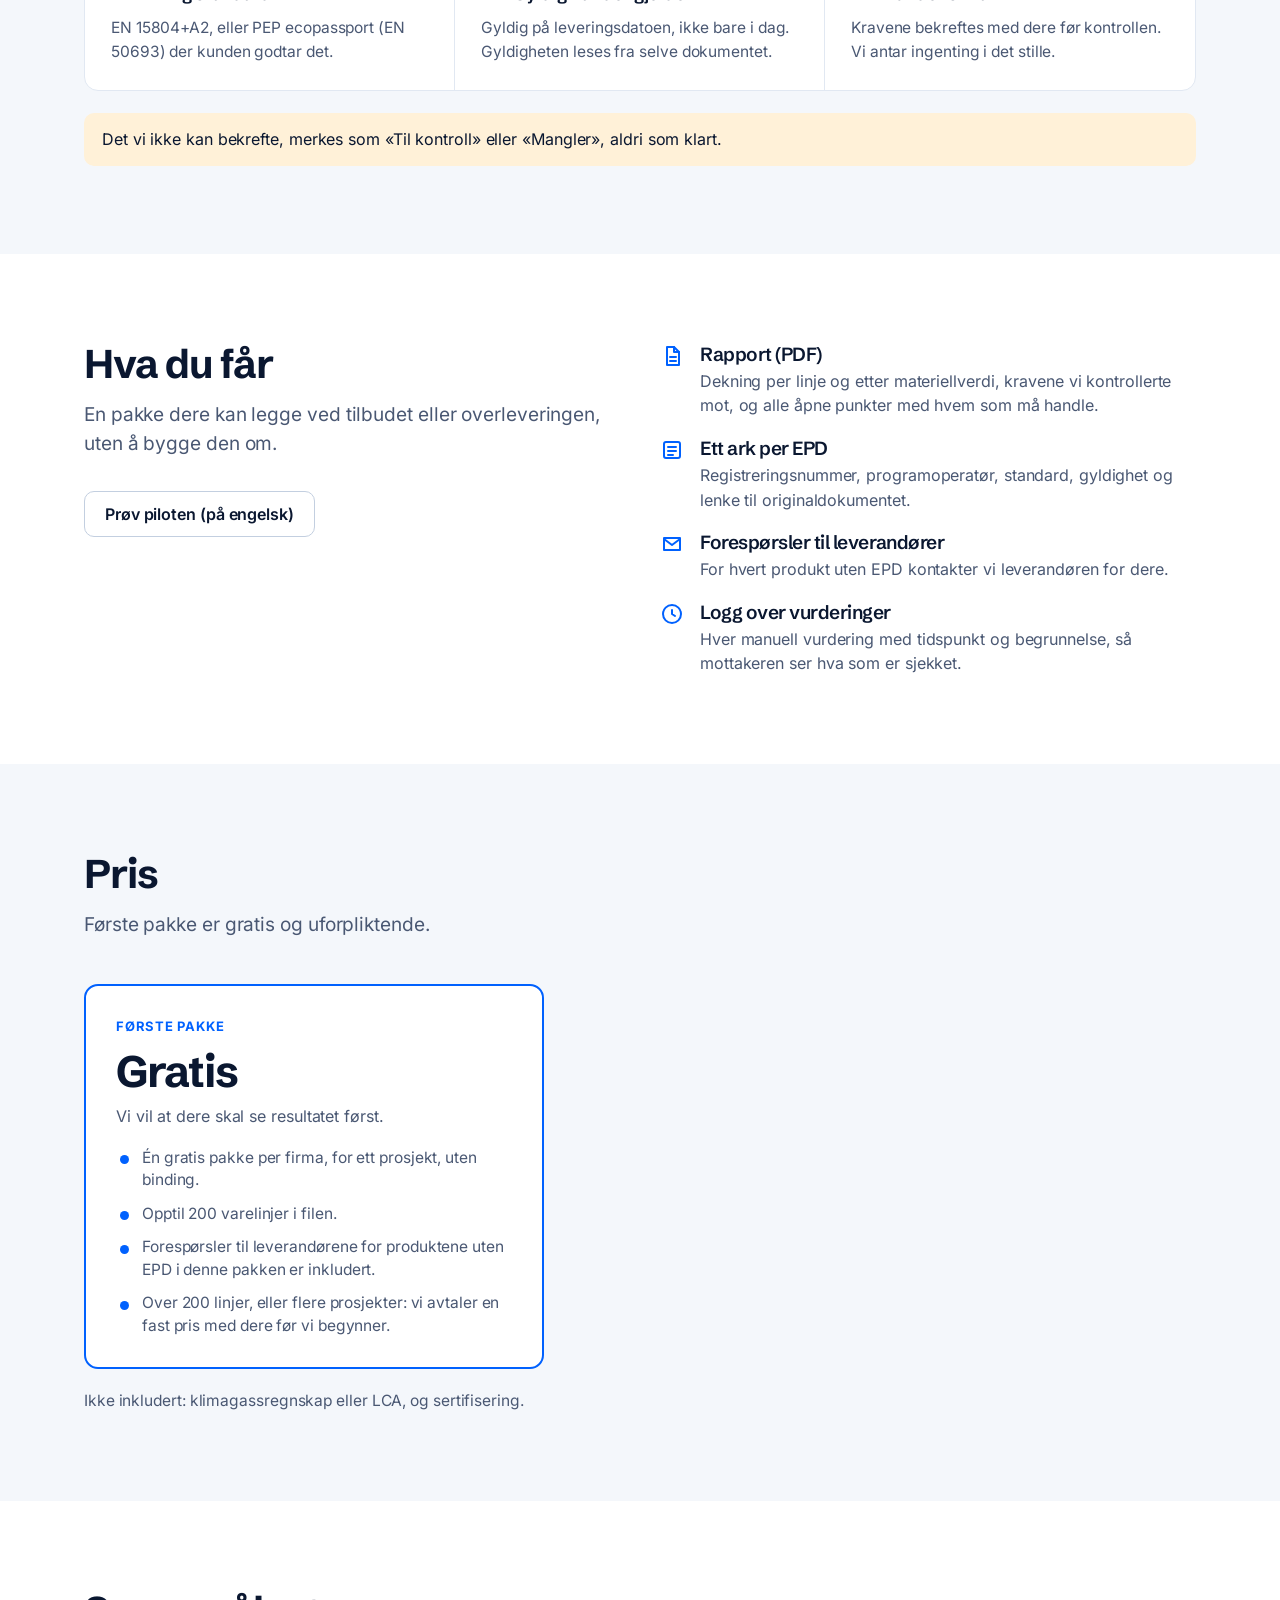
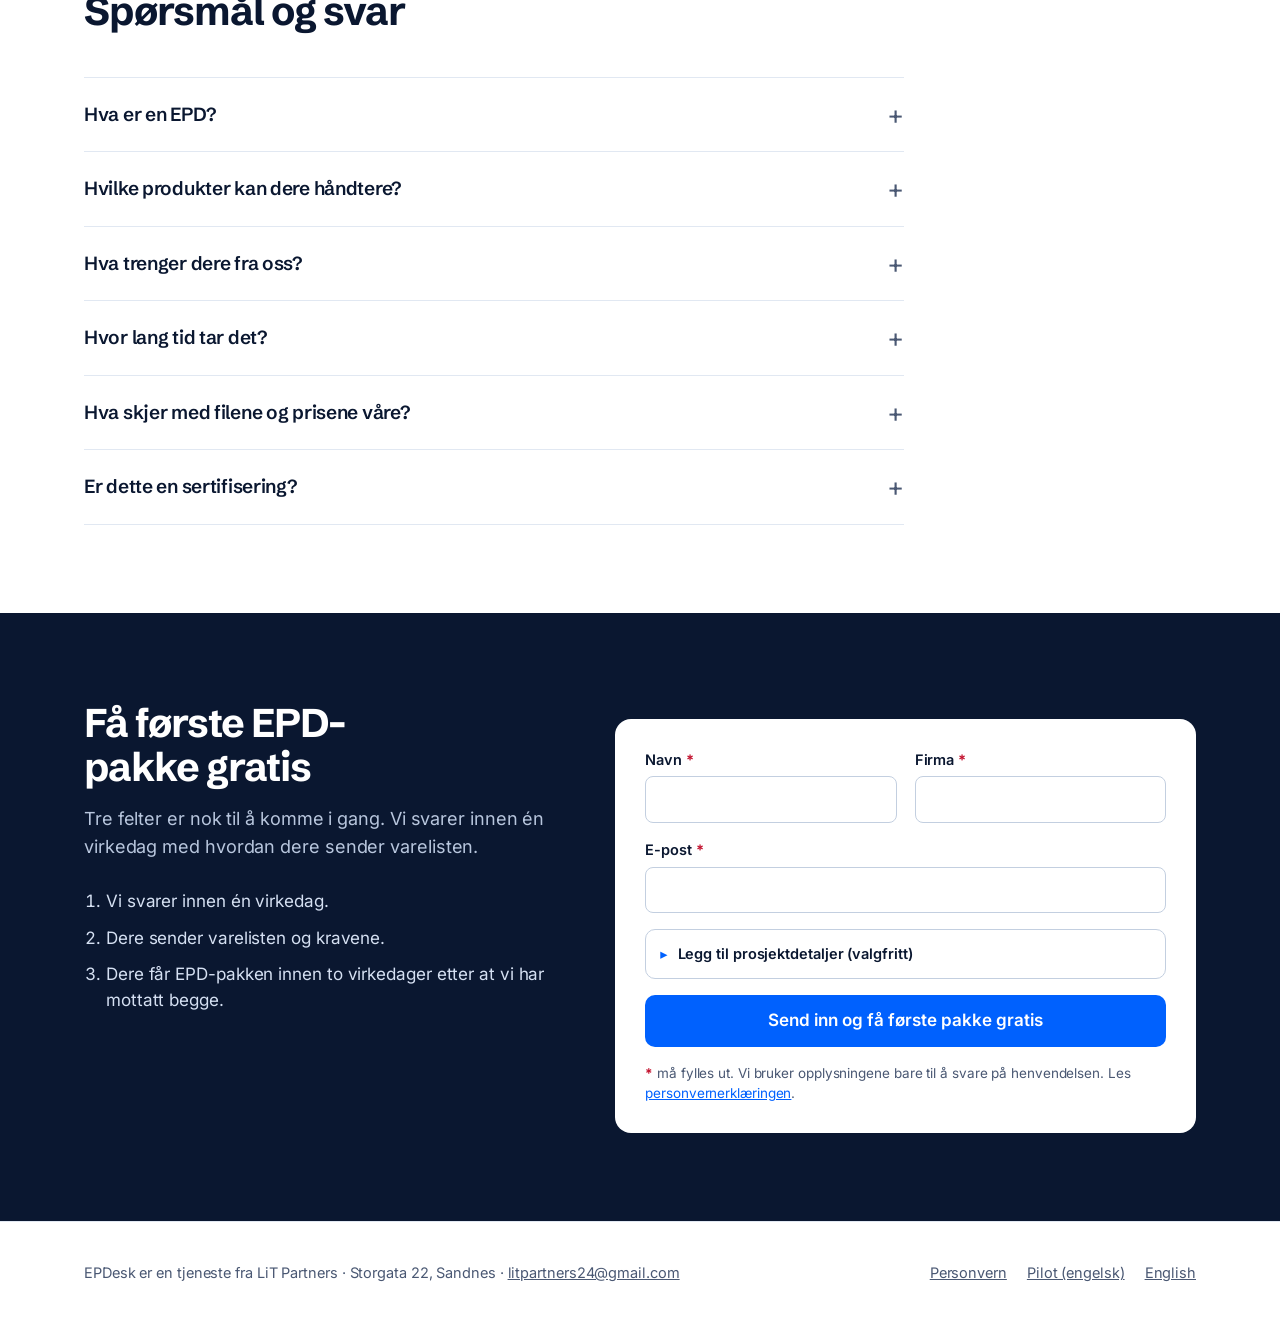
==== commit fb328488: "Site: new logo and brand look (navy header and hero, cyan wordmark) Co-Authored-By: Claude Sonnet 5." ====
--- a/index.html
+++ b/index.html
@@ -14,7 +14,7 @@
 <meta property="og:title" content="Alle EPD-ene i tilbudet ditt – med ett klikk | EPDesk">
 <meta property="og:description" content="Send varelisten og kravene. Oversikt innen to virkedager. Første pakke er gratis.">
 <meta property="og:url" content="https://epdesk.github.io/">
-<link rel="icon" href="data:image/svg+xml,%3Csvg xmlns='http://www.w3.org/2000/svg' viewBox='0 0 28 28'%3E%3Crect x='2' y='2' width='24' height='24' rx='7' fill='%230061FE'/%3E%3Cpath d='M8 17.5l6 3 6-3M8 13.5l6 3 6-3M8 9.5l6-3 6 3-6 3z' stroke='%23fff' stroke-width='1.6' fill='none' stroke-linejoin='round'/%3E%3C/svg%3E">
+<link rel="icon" href="data:image/svg+xml,%3Csvg xmlns='http://www.w3.org/2000/svg' width='300' height='300' viewBox='0 0 300 300'%3E%3Crect width='300' height='300' rx='66' fill='%230A1730'/%3E%3Cg transform='translate(0,1)'%3E%3Cdefs%3E %3ClinearGradient id='g1t' x1='0' y1='0' x2='1' y2='1'%3E%3Cstop offset='0' stop-color='%2328DC8C'/%3E%3Cstop offset='1' stop-color='%2322D3EE'/%3E%3C/linearGradient%3E %3ClinearGradient id='g2t' x1='0' y1='0' x2='0' y2='1'%3E%3Cstop offset='0' stop-color='%2300A0E6'/%3E%3Cstop offset='1' stop-color='%2322D3EE'/%3E%3C/linearGradient%3E %3ClinearGradient id='g3t' x1='0' y1='0' x2='0' y2='1'%3E%3Cstop offset='0' stop-color='%230061FE'/%3E%3Cstop offset='1' stop-color='%23008CFE'/%3E%3C/linearGradient%3E%3C/defs%3E %3Cpath d='M150.00 138.00 L234.00 180.00 L150.00 222.00 L66.00 180.00Z' fill='url(%23g3t)'/%3E %3Cpath d='M150.00 110.00 L234.00 152.00 L150.00 194.00 L66.00 152.00Z' fill='url(%23g2t)'/%3E %3Cpath d='M131.10 86.35 Q150.00 76.00 168.90 86.35 L215.10 111.65 Q234.00 122.00 215.10 132.35 L168.90 157.65 Q150.00 168.00 131.10 157.65 L84.90 132.35 Q66.00 122.00 84.90 111.65 Z' fill='url(%23g1t)'/%3E %3Cpath d='M131 121.2 L145.4 135.2 L171 105.6' fill='none' stroke='%230A1730' stroke-width='10' stroke-linecap='round' stroke-linejoin='round' transform='translate(0,0)'/%3E%3C/g%3E%3C/svg%3E">
 <link rel="preload" href="fonts/inter-latin-wght-normal.woff2" as="font" type="font/woff2" crossorigin>
 <link rel="stylesheet" href="fonts/fonts.css">
 <link rel="stylesheet" href="site.css">
@@ -24,8 +24,8 @@
 <header class="top">
   <div class="wrap">
     <a class="logo" href="#" aria-label="EPDesk, til toppen">
-      <svg viewBox="0 0 28 28" fill="none" aria-hidden="true"><rect x="2" y="2" width="24" height="24" rx="7" fill="currentColor"/><path d="M8 17.5l6 3 6-3M8 13.5l6 3 6-3M8 9.5l6-3 6 3-6 3z" stroke="#fff" stroke-width="1.6" stroke-linejoin="round"/></svg>
-      EPDesk
+      <svg viewBox="60 70 180 158" aria-hidden="true"><defs><linearGradient id="g1h" x1="0" y1="0" x2="1" y2="1"><stop offset="0" stop-color="#28DC8C"/><stop offset="1" stop-color="#22D3EE"/></linearGradient><linearGradient id="g2h" x1="0" y1="0" x2="0" y2="1"><stop offset="0" stop-color="#00A0E6"/><stop offset="1" stop-color="#22D3EE"/></linearGradient><linearGradient id="g3h" x1="0" y1="0" x2="0" y2="1"><stop offset="0" stop-color="#0061FE"/><stop offset="1" stop-color="#008CFE"/></linearGradient></defs><path d="M150.00 138.00 L234.00 180.00 L150.00 222.00 L66.00 180.00Z" fill="url(#g3h)"/><path d="M150.00 110.00 L234.00 152.00 L150.00 194.00 L66.00 152.00Z" fill="url(#g2h)"/><path d="M131.10 86.35 Q150.00 76.00 168.90 86.35 L215.10 111.65 Q234.00 122.00 215.10 132.35 L168.90 157.65 Q150.00 168.00 131.10 157.65 L84.90 132.35 Q66.00 122.00 84.90 111.65 Z" fill="url(#g1h)"/><path d="M131 121.2 L145.4 135.2 L171 105.6" fill="none" stroke="#0A1730" stroke-width="10" stroke-linecap="round" stroke-linejoin="round" transform="translate(0,0)"/></svg>
+      <span>EPD<b>esk</b></span>
     </a>
     <nav class="main" aria-label="Hovedmeny">
       <a href="#slik">Slik fungerer det</a>
--- a/site.css
+++ b/site.css
@@ -1,9 +1,9 @@
 /* EPDesk landing page styles, shared by the Norwegian and English pages. */
 :root{
-  --bg:#FFFFFF; --canvas:#F7F5F2; --line:#E7E3DD; --line-strong:#CDC6BC;
-  --fg:#1E1919; --muted:#5F5754; --accent:#0061FE; --accent-hover:#0050D6; --accent-soft:#EBF2FF;
+  --bg:#FFFFFF; --canvas:#F4F7FB; --line:#E1E8F2; --line-strong:#C3CFE0;
+  --fg:#0A1730; --muted:#4A5873; --accent:#0061FE; --accent-hover:#0050D6; --accent-soft:#E8F1FF; --cyan:#22D3EE; --cyan-ink:#0E8FA8; --green:#28DC8C;
   --ok:#0A7A48; --ok-soft:#E1F3E9; --warn:#8A5300; --warn-soft:#FFF1D8; --bad:#C3122E; --bad-soft:#FDE8EB; --exp:#7A2EA4; --exp-soft:#F3E9FA;
-  --ink:#1E1919; --ink-fg:#F7F5F2;
+  --ink:#0A1730; --ink-fg:#F2F6FC;
   --f-head:"Schibsted Grotesk","Inter Variable","Inter",system-ui,-apple-system,"Segoe UI",sans-serif;
   --f-ui:"Inter Variable","Inter",system-ui,-apple-system,"Segoe UI",Roboto,sans-serif;
   --r:10px; color-scheme:light;
@@ -24,13 +24,14 @@
 .todo{background:#FFE58A;color:#5A4500;border-radius:3px;padding:0 4px;font-weight:600}
 
 /* header */
-header.top{position:sticky;top:0;z-index:20;background:rgba(255,255,255,.94);backdrop-filter:saturate(1.4) blur(8px);border-bottom:1px solid var(--line)}
+header.top{position:sticky;top:0;z-index:20;background:rgba(10,23,48,.94);backdrop-filter:saturate(1.4) blur(8px);border-bottom:1px solid rgba(255,255,255,.08)}
 header.top .wrap{display:flex;align-items:center;gap:28px;height:64px}
-.logo{display:flex;align-items:center;gap:9px;font-family:var(--f-head);font-weight:700;font-size:20px;letter-spacing:-.02em;color:var(--fg);text-decoration:none}
-.logo svg{width:26px;height:26px;color:var(--accent)}
+.logo{display:flex;align-items:center;gap:9px;font-family:var(--f-head);font-weight:700;font-size:20px;letter-spacing:-.02em;color:#fff;text-decoration:none}
+.logo b{color:var(--cyan);font-weight:700}
+.logo svg{width:32px;height:28px;flex:none}
 nav.main{display:flex;gap:24px;margin-left:auto}
-nav.main a{color:var(--fg);text-decoration:none;font-size:15px;font-weight:500}
-nav.main a:hover{color:var(--accent)}
+nav.main a{color:#D5E0F2;text-decoration:none;font-size:15px;font-weight:500}
+nav.main a:hover{color:#fff}
 .btn{display:inline-flex;align-items:center;justify-content:center;gap:8px;min-height:46px;padding:0 20px;border-radius:var(--r);border:1px solid transparent;font:600 16px/1 var(--f-ui);text-decoration:none;cursor:pointer;white-space:nowrap}
 .btn.primary{background:var(--accent);color:#fff}
 .btn.primary:hover{background:var(--accent-hover);color:#fff}
@@ -40,13 +41,21 @@
 @media (max-width:860px){nav.main{display:none} header.top .btn{margin-left:auto}}
 
 /* hero */
-.hero{padding:52px 0 64px}
+.hero{padding:52px 0 64px;color:#fff;background:radial-gradient(ellipse 55% 90% at 50% -15%,rgba(16,48,125,.9),transparent 70%),linear-gradient(rgba(70,100,160,.15) 1px,transparent 1px) 0 0/64px 64px,linear-gradient(90deg,rgba(70,100,160,.15) 1px,transparent 1px) 0 0/64px 64px,#050B1A}
+.hero h1{color:#fff}
+.hero .lead{color:#B8C6DD}
+.hero .eyebrow{color:var(--cyan);background:rgba(34,211,238,.12)}
+.hero .fine{color:#8FA3C2}
+.hero .btn.ghost{background:transparent;color:#fff;border-color:rgba(255,255,255,.35)}
+.hero .btn.ghost:hover{border-color:#fff;color:#fff}
+.hero .card{color:var(--fg)}
+.hero a:not(.btn){color:var(--cyan)}
 .hero .wrap{display:grid;grid-template-columns:1.12fr .88fr;gap:48px;align-items:center}
 .eyebrow{display:inline-block;font-size:14px;font-weight:600;color:var(--accent);background:var(--accent-soft);padding:6px 12px;border-radius:999px;margin-bottom:16px}
 .lead{font-size:19.5px;line-height:1.5;color:var(--muted);margin-top:18px;max-width:36em}
 .ctas{display:flex;flex-wrap:wrap;gap:12px;margin-top:32px}
 .fine{font-size:14px;color:var(--muted);margin-top:16px}
-.card{background:#fff;border:1px solid var(--line);border-radius:16px;box-shadow:0 1px 2px rgba(30,25,25,.04),0 18px 40px -18px rgba(30,25,25,.18)}
+.card{background:#fff;border:1px solid var(--line);border-radius:16px;box-shadow:0 1px 2px rgba(10,23,48,.04),0 18px 40px -18px rgba(10,23,48,.18)}
 .pack{padding:24px}
 .pack .cap{font-size:13px;color:var(--muted);display:flex;justify-content:space-between;gap:12px}
 .pack .scope{font-size:15.5px;line-height:1.45;margin-top:12px}
@@ -80,6 +89,7 @@
 .tile .k{font-size:13px;font-weight:700;color:var(--accent);text-transform:uppercase;letter-spacing:.06em;margin-bottom:12px}
 .steps{counter-reset:s;display:grid;grid-template-columns:repeat(3,1fr);gap:20px}
 .steps li{list-style:none;position:relative;padding:28px 26px;border-top:3px solid var(--accent);background:#fff;border-radius:0 0 14px 14px;border-left:1px solid var(--line);border-right:1px solid var(--line);border-bottom:1px solid var(--line)}
+.steps li::after{content:"";position:absolute;left:-1px;right:-1px;top:-3px;height:3px;background:linear-gradient(90deg,#0061FE,#22D3EE 60%,#28DC8C)}
 .steps li::before{counter-increment:s;content:counter(s);display:grid;place-items:center;width:34px;height:34px;border-radius:50%;background:var(--ink);color:var(--ink-fg);font:700 16px/1 var(--f-head);margin-bottom:18px}
 .steps li p{color:var(--muted);margin-top:10px;font-size:16px}
 .steps{padding:0;margin:0}
@@ -122,8 +132,8 @@
 .contact{background:var(--ink);color:var(--ink-fg)}
 .contact .wrap{display:grid;grid-template-columns:.9fr 1.1fr;gap:56px;align-items:start}
 .contact h2{color:#fff}
-.contact .intro p{color:#CFC8C3;font-size:18px;margin-top:16px}
-.contact ol{margin:28px 0 0;padding-left:22px;color:#E6E0DC;display:grid;gap:10px}
+.contact .intro p{color:#B8C6DD;font-size:18px;margin-top:16px}
+.contact ol{margin:28px 0 0;padding-left:22px;color:#D5E0F2;display:grid;gap:10px}
 form.lead{background:#fff;color:var(--fg);border-radius:16px;padding:30px;display:grid;grid-template-columns:1fr 1fr;gap:16px 18px}
 form.lead .full{grid-column:1/-1}
 form.lead label{display:grid;gap:6px;font-size:14.5px;font-weight:600}
@@ -156,10 +166,10 @@
 footer a{color:var(--muted)}
 
 /* language switch */
-.lang{display:flex;border:1px solid var(--line-strong);border-radius:999px;padding:3px;gap:2px;flex:none}
-.lang a{display:block;padding:5px 11px;border-radius:999px;font-size:13.5px;font-weight:600;color:var(--muted);text-decoration:none;line-height:1.2}
-.lang a:hover{color:var(--fg)}
-.lang a[aria-current="page"]{background:var(--fg);color:#fff}
+.lang{display:flex;border:1px solid rgba(255,255,255,.25);border-radius:999px;padding:3px;gap:2px;flex:none}
+.lang a{display:block;padding:5px 11px;border-radius:999px;font-size:13.5px;font-weight:600;color:#A9B8D1;text-decoration:none;line-height:1.2}
+.lang a:hover{color:#fff}
+.lang a[aria-current="page"]{background:#fff;color:var(--fg)}
 .lang .s{display:none}
 .btn .s{display:none}
 @media (max-width:860px){header.top .wrap{gap:12px}.lang{margin-left:auto}header.top .btn{margin-left:0}}
